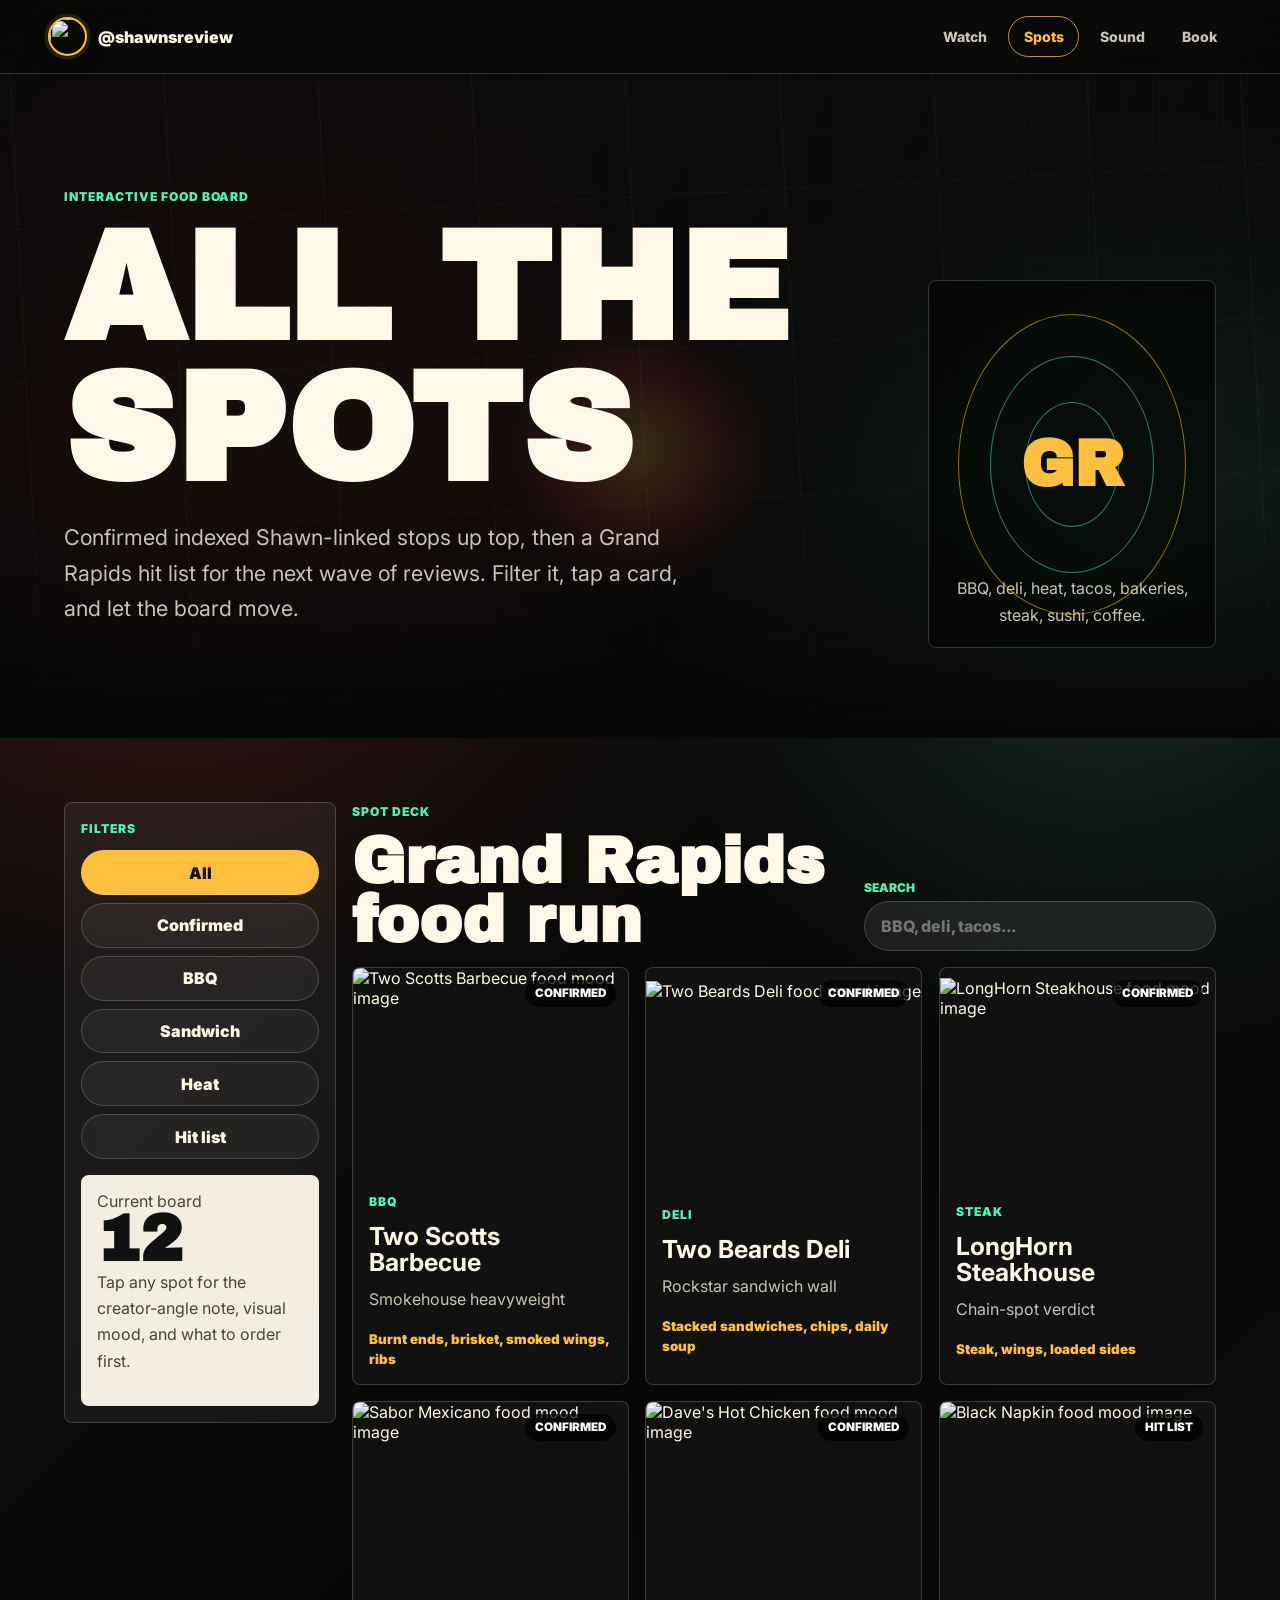
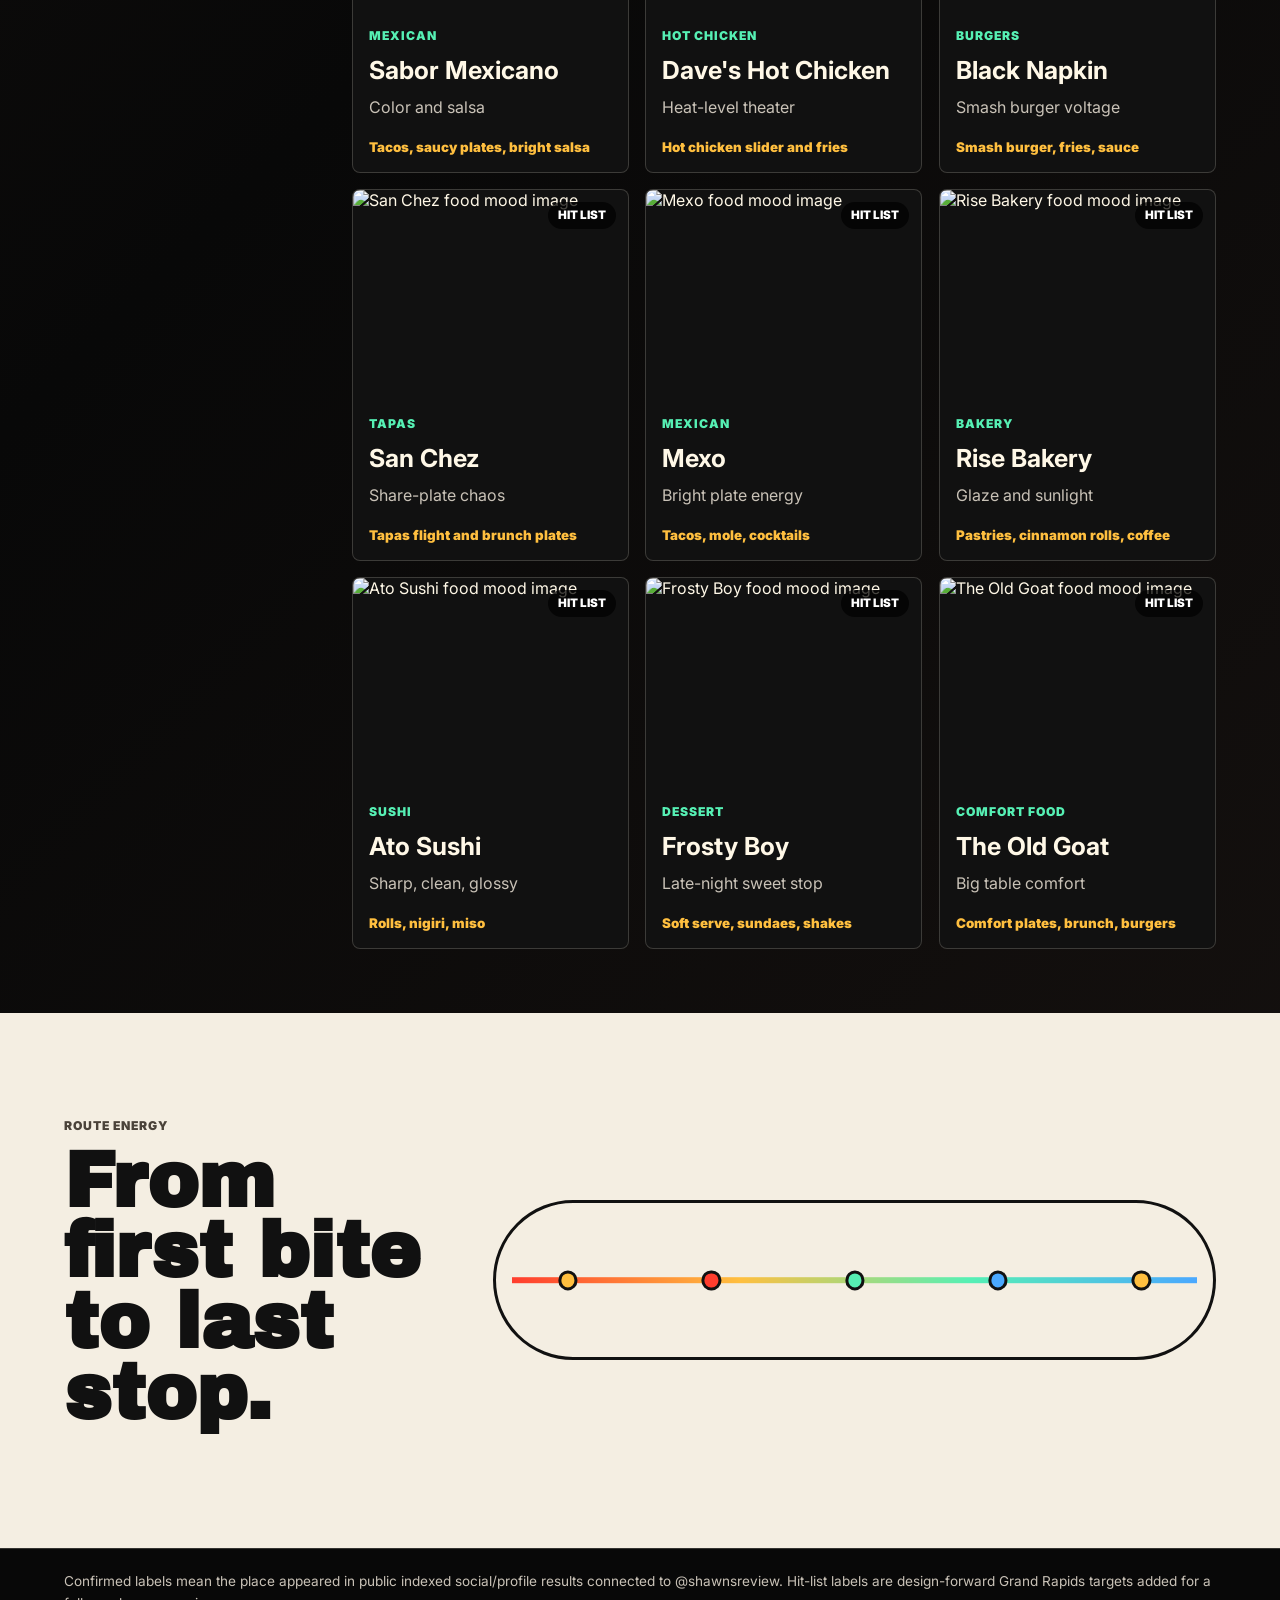
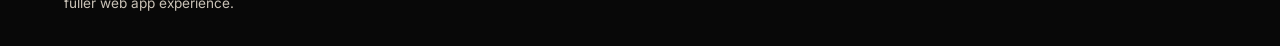
==== spots.html @ 136cf35b "Add Shawn Whiting creator site" ====
<!doctype html>
<html lang="en">
<head>
  <meta charset="utf-8">
  <meta name="viewport" content="width=device-width, initial-scale=1">
  <title>Spots | Shawn Whiting @shawnsreview</title>
  <meta name="description" content="Interactive Grand Rapids food spot web app for Shawn Whiting, @shawnsreview.">
  <link rel="preconnect" href="https://fonts.googleapis.com">
  <link rel="preconnect" href="https://fonts.gstatic.com" crossorigin>
  <link href="https://fonts.googleapis.com/css2?family=Archivo+Black&family=Inter:wght@400;600;700;800;900&display=swap" rel="stylesheet">
  <link rel="stylesheet" href="./styles.css">
</head>
<body data-page="spots">
  <div class="cursor-glow" aria-hidden="true"></div>
  <div class="scroll-meter" aria-hidden="true"></div>
  <header class="site-header">
    <a class="brand" href="./index.html" aria-label="Shawn Whiting home">
      <img class="brand-avatar" src="https://yt3.googleusercontent.com/-_BHoMZ8AHd11-Js7e2Nj3Zmq9wxC_gJAwMIqdMfL5kZB7zshyM_y443aaibfiiZXfBR-ZzHlg=s160-c-k-c0x00ffffff-no-rj" alt="">
      <span>@shawnsreview</span>
    </a>
    <nav aria-label="Primary navigation">
      <a href="./index.html#watch">Watch</a>
      <a href="./spots.html" aria-current="page">Spots</a>
      <a href="./index.html#soundtrack">Sound</a>
      <a href="./index.html#book">Book</a>
    </nav>
  </header>

  <main>
    <section class="spots-hero">
      <div class="noise-grid" aria-hidden="true"></div>
      <div class="spots-hero-copy">
        <p class="kicker">Interactive food board</p>
        <h1>All the spots</h1>
        <p class="lede">Confirmed indexed Shawn-linked stops up top, then a Grand Rapids hit list for the next wave of reviews. Filter it, tap a card, and let the board move.</p>
      </div>
      <div class="radar-panel" aria-label="Flavor radar">
        <div class="radar-orbit">
          <span></span><span></span><span></span>
        </div>
        <strong>GR</strong>
        <p>BBQ, deli, heat, tacos, bakeries, steak, sushi, coffee.</p>
      </div>
    </section>

    <section class="app-shell" aria-label="Food spots app">
      <aside class="control-dock">
        <p class="kicker">Filters</p>
        <div class="filter-group" role="group" aria-label="Filter spots">
          <button class="filter-button is-active" type="button" data-filter="all">All</button>
          <button class="filter-button" type="button" data-filter="confirmed">Confirmed</button>
          <button class="filter-button" type="button" data-filter="bbq">BBQ</button>
          <button class="filter-button" type="button" data-filter="sandwich">Sandwich</button>
          <button class="filter-button" type="button" data-filter="heat">Heat</button>
          <button class="filter-button" type="button" data-filter="hitlist">Hit list</button>
        </div>
        <div class="now-card">
          <span>Current board</span>
          <strong data-count>12</strong>
          <p>Tap any spot for the creator-angle note, visual mood, and what to order first.</p>
        </div>
      </aside>

      <section class="spot-lab">
        <div class="spot-toolbar">
          <div>
            <p class="kicker">Spot deck</p>
            <h2>Grand Rapids food run</h2>
          </div>
          <label class="search-box">
            <span>Search</span>
            <input data-search type="search" placeholder="BBQ, deli, tacos...">
          </label>
        </div>
        <div class="all-spots-grid" data-spots-grid></div>
      </section>
    </section>

    <section class="map-strip">
      <div>
        <p class="kicker">Route energy</p>
        <h2>From first bite to last stop.</h2>
      </div>
      <div class="route-line" aria-hidden="true">
        <span></span><span></span><span></span><span></span><span></span>
      </div>
    </section>
  </main>

  <dialog class="spot-modal" data-spot-modal>
    <button class="modal-close" type="button" data-close-modal aria-label="Close spot details">Close</button>
    <div data-modal-content></div>
  </dialog>

  <footer>
    <p>Confirmed labels mean the place appeared in public indexed social/profile results connected to @shawnsreview. Hit-list labels are design-forward Grand Rapids targets added for a fuller web app experience.</p>
  </footer>
  <script src="./app.js"></script>
</body>
</html>
---- styles.css ----
:root {
  color-scheme: dark;
  --ink: #fff8e7;
  --muted: #c9c2b7;
  --charcoal: #111111;
  --panel: rgba(22, 22, 22, .74);
  --line: rgba(255, 248, 231, .18);
  --red: #ff3d2e;
  --gold: #ffbf3f;
  --mint: #56f0b4;
  --blue: #4aa8ff;
}

* {
  box-sizing: border-box;
}

html {
  scroll-behavior: smooth;
}

body {
  margin: 0;
  background:
    radial-gradient(circle at 15% 15%, rgba(255, 61, 46, .20), transparent 32rem),
    radial-gradient(circle at 88% 18%, rgba(86, 240, 180, .14), transparent 30rem),
    linear-gradient(135deg, #15110f 0%, #080808 45%, #171210 100%);
  color: var(--ink);
  font-family: Inter, system-ui, sans-serif;
}

body::before {
  content: "";
  position: fixed;
  z-index: -1;
  inset: 0;
  background-image:
    linear-gradient(rgba(255, 248, 231, .035) 1px, transparent 1px),
    linear-gradient(90deg, rgba(255, 248, 231, .035) 1px, transparent 1px);
  background-size: 4rem 4rem;
  mask-image: linear-gradient(to bottom, black, transparent 86%);
}

.cursor-glow {
  position: fixed;
  z-index: 50;
  left: var(--x, 50vw);
  top: var(--y, 50vh);
  width: 18rem;
  height: 18rem;
  border-radius: 999px;
  background: radial-gradient(circle, rgba(255, 191, 63, .18), rgba(255, 61, 46, .10) 38%, transparent 68%);
  pointer-events: none;
  transform: translate(-50%, -50%);
  mix-blend-mode: screen;
}

.scroll-meter {
  position: fixed;
  z-index: 20;
  top: 0;
  left: 0;
  width: 100%;
  height: .2rem;
  background: linear-gradient(90deg, var(--mint), var(--gold), var(--red));
  transform: scaleX(0);
  transform-origin: left;
}

img {
  display: block;
  max-width: 100%;
}

a {
  color: inherit;
}

.site-header {
  position: fixed;
  z-index: 10;
  top: 0;
  left: 0;
  right: 0;
  display: flex;
  align-items: center;
  justify-content: space-between;
  gap: 1rem;
  padding: 1rem clamp(1rem, 4vw, 3rem);
  background: rgba(9, 9, 9, .70);
  border-bottom: 1px solid var(--line);
  backdrop-filter: blur(18px);
}

.brand,
nav,
.hero-actions,
.social-stack {
  display: flex;
  align-items: center;
}

.brand {
  gap: .65rem;
  text-decoration: none;
  font-weight: 900;
}

.brand-avatar {
  width: 2.45rem;
  height: 2.45rem;
  border-radius: 50%;
  border: 2px solid var(--gold);
  object-fit: cover;
  box-shadow: 0 0 0 .22rem rgba(255, 191, 63, .13), 0 .4rem 1rem rgba(0, 0, 0, .28);
}

nav {
  gap: .35rem;
}

nav a {
  min-width: 4.1rem;
  padding: .7rem .9rem;
  border: 1px solid transparent;
  border-radius: 999px;
  color: var(--muted);
  font-size: .88rem;
  font-weight: 800;
  text-align: center;
  text-decoration: none;
}

nav a:hover {
  border-color: var(--line);
  color: var(--ink);
}

nav a[aria-current="page"] {
  border-color: rgba(255, 191, 63, .75);
  color: var(--gold);
}

.hero {
  position: relative;
  min-height: 100svh;
  display: grid;
  grid-template-columns: minmax(0, 1.08fr) minmax(20rem, .55fr);
  gap: clamp(1.5rem, 4vw, 4rem);
  align-items: end;
  overflow: hidden;
  padding: 8rem clamp(1rem, 5vw, 5rem) clamp(2rem, 5vw, 5rem);
}

.hero::before {
  content: "";
  position: absolute;
  inset: 0;
  background:
    linear-gradient(90deg, rgba(0, 0, 0, .72), rgba(0, 0, 0, .08)),
    linear-gradient(0deg, rgba(8, 8, 8, .98), transparent 45%);
  pointer-events: none;
}

.hero-media {
  position: absolute;
  inset: 0;
  opacity: .78;
}

.plate {
  position: absolute;
  object-fit: cover;
  border: 1px solid rgba(255, 255, 255, .20);
  box-shadow: 0 2rem 5rem rgba(0, 0, 0, .45);
}

.plate-one {
  top: 8%;
  right: 11%;
  width: min(38vw, 35rem);
  aspect-ratio: 1.45;
  transform: rotate(4deg);
}

.plate-two {
  right: -3rem;
  bottom: 11%;
  width: min(34vw, 30rem);
  aspect-ratio: 1.1;
  transform: rotate(-7deg);
}

.plate-three {
  top: 26%;
  left: 35%;
  width: min(28vw, 24rem);
  aspect-ratio: .82;
  transform: rotate(-3deg);
}

.hero-copy,
.creator-panel,
.section-heading,
.intro > p,
.quote-section > div,
.book > div,
footer {
  position: relative;
}

.kicker,
.label {
  margin: 0 0 .7rem;
  color: var(--mint);
  font-size: .76rem;
  font-weight: 900;
  letter-spacing: .08em;
  text-transform: uppercase;
}

h1,
h2,
h3,
p {
  margin-top: 0;
}

h1,
h2 {
  font-family: "Archivo Black", Inter, sans-serif;
  line-height: .92;
}

h1 {
  max-width: 9ch;
  margin-bottom: 1.2rem;
  font-size: clamp(4.5rem, 12vw, 12rem);
  text-transform: uppercase;
}

h2 {
  max-width: 11ch;
  margin-bottom: 1rem;
  font-size: clamp(2.45rem, 6vw, 6rem);
}

h3 {
  margin-bottom: .65rem;
  font-size: clamp(1.15rem, 2vw, 1.55rem);
  line-height: 1.05;
}

p {
  color: var(--muted);
  line-height: 1.65;
}

.lede {
  max-width: 39rem;
  font-size: clamp(1.1rem, 2vw, 1.35rem);
}

.hero-actions {
  flex-wrap: wrap;
  gap: .75rem;
  margin-top: 2rem;
}

.button {
  display: inline-flex;
  min-height: 3.35rem;
  align-items: center;
  justify-content: center;
  padding: .9rem 1.15rem;
  border-radius: 999px;
  font-weight: 900;
  text-decoration: none;
}

.primary {
  background: var(--red);
  color: white;
}

.secondary {
  border: 1px solid var(--line);
  background: rgba(255, 255, 255, .08);
}

.creator-panel {
  display: grid;
  gap: 1rem;
  padding: 1rem;
  border: 1px solid var(--line);
  border-radius: .5rem;
  background: var(--panel);
  backdrop-filter: blur(20px);
}

.avatar {
  width: 100%;
  aspect-ratio: 1;
  border-radius: .45rem;
  object-fit: cover;
}

.creator-panel h2 {
  margin-bottom: .25rem;
  font-family: Inter, sans-serif;
  font-size: 1.7rem;
  line-height: 1;
}

.stat-grid {
  display: grid;
  grid-template-columns: repeat(2, 1fr);
  gap: .75rem;
}

.stat-grid div {
  padding: 1rem;
  border: 1px solid var(--line);
  border-radius: .45rem;
  background: rgba(255, 255, 255, .06);
}

.stat-grid strong {
  display: block;
  color: var(--gold);
  font-size: 1.6rem;
  line-height: 1;
}

.stat-grid span {
  color: var(--muted);
  font-size: .78rem;
  font-weight: 800;
}

.ticker {
  display: flex;
  flex-wrap: wrap;
  gap: .55rem;
  padding: 1rem clamp(1rem, 5vw, 5rem);
  border-block: 1px solid var(--line);
  background: #f4eee2;
  color: #111;
}

.ticker span {
  padding: .5rem .75rem;
  border: 2px solid #111;
  border-radius: 999px;
  font-size: .85rem;
  font-weight: 900;
}

.band,
.watch-section,
.quote-section {
  padding: clamp(4rem, 8vw, 7rem) clamp(1rem, 5vw, 5rem);
}

.intro {
  display: grid;
  grid-template-columns: .82fr 1fr;
  gap: clamp(1.5rem, 6vw, 5rem);
  align-items: end;
}

.intro > p {
  max-width: 43rem;
  font-size: 1.18rem;
}

.video-grid {
  display: grid;
  grid-template-columns: 1.35fr .75fr;
  gap: 1rem;
}

.video-card,
.spot-card {
  overflow: hidden;
  border: 1px solid var(--line);
  border-radius: .5rem;
  background: rgba(255, 255, 255, .06);
  transform: perspective(900px) rotateX(var(--tilt-x, 0deg)) rotateY(var(--tilt-y, 0deg));
  transition: transform .18s ease, border-color .18s ease, box-shadow .18s ease;
  will-change: transform;
}

.video-card:hover,
.spot-card:hover {
  border-color: rgba(255, 191, 63, .62);
  box-shadow: 0 1.2rem 3rem rgba(0, 0, 0, .34);
}

.video-card iframe,
.video-card img {
  width: 100%;
  aspect-ratio: 16 / 9;
  border: 0;
  object-fit: cover;
  background: #050505;
}

.video-card div,
.spot-card div {
  padding: 1rem;
}

.video-card.featured {
  grid-row: span 2;
}

.video-card a {
  color: var(--gold);
  font-weight: 900;
}

.spots {
  background:
    linear-gradient(180deg, rgba(255, 191, 63, .09), rgba(86, 240, 180, .05)),
    #101010;
}

.spot-grid {
  display: grid;
  grid-template-columns: repeat(3, minmax(0, 1fr));
  gap: 1rem;
}

.spot-jump {
  width: fit-content;
  margin-top: 1.2rem;
  background: var(--gold);
  color: #111;
}

.spot-card img {
  width: 100%;
  aspect-ratio: 1.1;
  object-fit: cover;
}

.quote-section {
  display: grid;
  grid-template-columns: minmax(15rem, .45fr) 1fr;
  gap: clamp(1.5rem, 5vw, 4rem);
  align-items: center;
}

.soundtrack-section {
  padding: clamp(4rem, 8vw, 7rem) clamp(1rem, 5vw, 5rem);
  background:
    linear-gradient(135deg, rgba(74, 168, 255, .12), rgba(86, 240, 180, .08)),
    #090909;
}

.sound-grid {
  display: grid;
  grid-template-columns: .65fr 1fr;
  gap: 1rem;
  align-items: stretch;
}

.sound-copy {
  min-height: 22rem;
  display: grid;
  align-content: space-between;
  padding: 1.2rem;
  border: 1px solid var(--line);
  border-radius: .5rem;
  background: rgba(255, 255, 255, .06);
}

.sound-bars {
  display: flex;
  height: 6rem;
  align-items: end;
  gap: .5rem;
}

.sound-bars span {
  width: 100%;
  border-radius: .35rem .35rem 0 0;
  background: linear-gradient(var(--mint), var(--gold), var(--red));
  animation: bounceBar 1.15s ease-in-out infinite alternate;
}

.sound-bars span:nth-child(2) { animation-delay: .12s; }
.sound-bars span:nth-child(3) { animation-delay: .25s; }
.sound-bars span:nth-child(4) { animation-delay: .06s; }
.sound-bars span:nth-child(5) { animation-delay: .31s; }
.sound-bars span:nth-child(6) { animation-delay: .18s; }

.spotify-embed {
  width: 100%;
  min-height: 22rem;
  border: 0;
  border-radius: .5rem;
  box-shadow: 0 2rem 5rem rgba(0, 0, 0, .32);
}

@keyframes bounceBar {
  from { height: 22%; }
  to { height: 100%; }
}

.quote-photo {
  padding: .75rem;
  border: 1px solid var(--line);
  border-radius: .55rem;
  transform: rotate(-2deg);
  background: var(--gold);
}

.quote-photo img {
  aspect-ratio: 1;
  border-radius: .35rem;
  object-fit: cover;
}

.book {
  display: flex;
  align-items: center;
  justify-content: space-between;
  gap: 2rem;
  background: var(--red);
}

.book p,
.book .kicker {
  color: white;
}

.book h2 {
  max-width: 10ch;
}

.book a {
  font-weight: 900;
}

.social-stack {
  flex-wrap: wrap;
  gap: .75rem;
}

.social-stack a {
  min-width: 8rem;
  padding: 1rem;
  border: 2px solid white;
  border-radius: 999px;
  text-align: center;
  text-decoration: none;
}

footer {
  padding: 1.3rem clamp(1rem, 5vw, 5rem) 2rem;
  border-top: 1px solid var(--line);
  background: #080808;
}

footer p {
  max-width: 72rem;
  margin: 0;
  font-size: .85rem;
}

.spots-hero {
  position: relative;
  min-height: 82svh;
  display: grid;
  grid-template-columns: 1fr minmax(18rem, .36fr);
  gap: clamp(1.5rem, 5vw, 4rem);
  align-items: end;
  overflow: hidden;
  padding: 8rem clamp(1rem, 5vw, 5rem) clamp(3rem, 7vw, 6rem);
  background:
    linear-gradient(90deg, rgba(8, 8, 8, .78), rgba(8, 8, 8, .2)),
    url("https://images.unsplash.com/photo-1504674900247-0877df9cc836?auto=format&fit=crop&w=1800&q=85") center / cover;
}

.spots-hero::after {
  content: "";
  position: absolute;
  inset: auto 0 0;
  height: 35%;
  background: linear-gradient(transparent, #080808);
}

.noise-grid {
  position: absolute;
  inset: 0;
  background:
    repeating-linear-gradient(90deg, rgba(255, 255, 255, .08) 0 1px, transparent 1px 8rem),
    repeating-linear-gradient(0deg, rgba(255, 255, 255, .06) 0 1px, transparent 1px 8rem);
  transform: rotate(-3deg) scale(1.2);
  opacity: .38;
}

.spots-hero-copy,
.radar-panel {
  position: relative;
  z-index: 1;
}

.spots-hero h1 {
  max-width: 8ch;
}

.radar-panel {
  min-height: 23rem;
  display: grid;
  place-items: center;
  padding: 1.2rem;
  border: 1px solid var(--line);
  border-radius: .5rem;
  background: rgba(0, 0, 0, .45);
  backdrop-filter: blur(16px);
}

.radar-panel strong {
  position: absolute;
  color: var(--gold);
  font-family: "Archivo Black", sans-serif;
  font-size: 4rem;
}

.radar-panel p {
  align-self: end;
  margin: 0;
  text-align: center;
}

.radar-orbit {
  position: absolute;
  inset: 1.2rem;
  display: grid;
  place-items: center;
  animation: slowSpin 13s linear infinite;
}

.radar-orbit span {
  position: absolute;
  border: 1px solid rgba(86, 240, 180, .5);
  border-radius: 50%;
}

.radar-orbit span:nth-child(1) { width: 38%; height: 38%; }
.radar-orbit span:nth-child(2) { width: 66%; height: 66%; }
.radar-orbit span:nth-child(3) { width: 92%; height: 92%; border-color: rgba(255, 191, 63, .55); }

@keyframes slowSpin {
  to { transform: rotate(360deg); }
}

.app-shell {
  display: grid;
  grid-template-columns: 17rem 1fr;
  gap: 1rem;
  padding: clamp(2rem, 5vw, 4rem) clamp(1rem, 5vw, 5rem);
}

.control-dock {
  position: sticky;
  top: 6rem;
  height: fit-content;
  padding: 1rem;
  border: 1px solid var(--line);
  border-radius: .5rem;
  background: rgba(255, 255, 255, .06);
  backdrop-filter: blur(16px);
}

.filter-group {
  display: grid;
  gap: .5rem;
}

.filter-button,
.app-spot-card,
.modal-close {
  font: inherit;
  color: inherit;
}

.filter-button {
  min-height: 2.8rem;
  border: 1px solid var(--line);
  border-radius: 999px;
  background: rgba(255, 255, 255, .05);
  font-weight: 900;
  cursor: pointer;
}

.filter-button.is-active,
.filter-button:hover {
  border-color: transparent;
  background: var(--gold);
  color: #111;
}

.now-card {
  margin-top: 1rem;
  padding: 1rem;
  border-radius: .5rem;
  background: #f4eee2;
  color: #111;
}

.now-card span,
.now-card p {
  color: #4a4239;
}

.now-card strong {
  display: block;
  color: #111;
  font-family: "Archivo Black", sans-serif;
  font-size: 4rem;
  line-height: .9;
}

.spot-lab {
  min-width: 0;
}

.spot-toolbar {
  display: flex;
  align-items: end;
  justify-content: space-between;
  gap: 1rem;
  margin-bottom: 1rem;
}

.spot-toolbar h2 {
  max-width: none;
  margin-bottom: 0;
  font-size: clamp(2.3rem, 5vw, 5rem);
}

.search-box {
  min-width: min(100%, 22rem);
}

.search-box span {
  display: block;
  margin-bottom: .4rem;
  color: var(--mint);
  font-size: .75rem;
  font-weight: 900;
  text-transform: uppercase;
}

.search-box input {
  width: 100%;
  min-height: 3.1rem;
  border: 1px solid var(--line);
  border-radius: 999px;
  padding: .6rem 1rem;
  background: rgba(255, 255, 255, .08);
  color: var(--ink);
  font: inherit;
  font-weight: 800;
}

.all-spots-grid {
  display: grid;
  grid-template-columns: repeat(3, minmax(0, 1fr));
  gap: 1rem;
}

.app-spot-card {
  position: relative;
  overflow: hidden;
  min-height: 23rem;
  padding: 0;
  border: 1px solid var(--line);
  border-radius: .5rem;
  background: #111;
  text-align: left;
  cursor: pointer;
  transform: perspective(900px) rotateX(var(--tilt-x, 0deg)) rotateY(var(--tilt-y, 0deg));
  transition: transform .18s ease, border-color .18s ease, box-shadow .18s ease;
  animation: riseIn .55s ease both;
  animation-delay: var(--delay);
}

.app-spot-card:hover {
  border-color: var(--gold);
  box-shadow: 0 1.8rem 4rem rgba(0, 0, 0, .42);
}

.app-spot-card img {
  width: 100%;
  height: 13rem;
  object-fit: cover;
  transition: transform .35s ease, filter .35s ease;
}

.app-spot-card:hover img {
  transform: scale(1.08);
  filter: saturate(1.35) contrast(1.08);
}

.app-spot-card div {
  padding: 1rem;
}

.app-spot-card small {
  color: var(--gold);
  font-weight: 900;
}

.status-pill {
  position: absolute;
  top: .75rem;
  right: .75rem;
  padding: .4rem .65rem;
  border-radius: 999px;
  background: rgba(0, 0, 0, .72);
  color: white;
  font-size: .73rem;
  font-weight: 900;
  text-transform: uppercase;
}

@keyframes riseIn {
  from {
    opacity: 0;
    transform: translateY(1.5rem) scale(.97);
  }
  to {
    opacity: 1;
    transform: translateY(0) scale(1);
  }
}

.map-strip {
  display: grid;
  grid-template-columns: .55fr 1fr;
  gap: 2rem;
  align-items: center;
  padding: clamp(4rem, 8vw, 7rem) clamp(1rem, 5vw, 5rem);
  background: #f4eee2;
  color: #111;
}

.map-strip .kicker,
.map-strip p {
  color: #4a4239;
}

.map-strip h2 {
  color: #111;
}

.route-line {
  position: relative;
  height: 10rem;
  border: 3px solid #111;
  border-radius: 999px;
}

.route-line::before {
  content: "";
  position: absolute;
  inset: 50% 1rem auto;
  height: .35rem;
  background: linear-gradient(90deg, var(--red), var(--gold), var(--mint), var(--blue));
  transform: translateY(-50%);
}

.route-line span {
  position: absolute;
  top: 50%;
  width: 1.2rem;
  height: 1.2rem;
  border: 3px solid #111;
  border-radius: 50%;
  background: var(--gold);
  transform: translate(-50%, -50%);
}

.route-line span:nth-child(1) { left: 10%; }
.route-line span:nth-child(2) { left: 30%; background: var(--red); }
.route-line span:nth-child(3) { left: 50%; background: var(--mint); }
.route-line span:nth-child(4) { left: 70%; background: var(--blue); }
.route-line span:nth-child(5) { left: 90%; }

.spot-modal {
  max-width: min(70rem, calc(100vw - 2rem));
  border: 1px solid var(--line);
  border-radius: .6rem;
  padding: 1rem;
  background: rgba(12, 12, 12, .94);
  color: var(--ink);
  backdrop-filter: blur(18px);
}

.spot-modal::backdrop {
  background: rgba(0, 0, 0, .74);
}

.modal-close {
  display: block;
  margin-left: auto;
  margin-bottom: .75rem;
  border: 1px solid var(--line);
  border-radius: 999px;
  padding: .65rem .9rem;
  background: rgba(255, 255, 255, .06);
  cursor: pointer;
}

.modal-grid {
  display: grid;
  grid-template-columns: .8fr 1fr;
  gap: 1rem;
}

.modal-grid img {
  width: 100%;
  height: 100%;
  min-height: 24rem;
  object-fit: cover;
  border-radius: .45rem;
}

.modal-grid h2 {
  max-width: none;
  font-size: clamp(2.2rem, 5vw, 5rem);
}

dl {
  display: grid;
  gap: .75rem;
  margin: 1.5rem 0 0;
}

dt {
  color: var(--mint);
  font-size: .75rem;
  font-weight: 900;
  text-transform: uppercase;
}

dd {
  margin: .2rem 0 0;
  color: var(--ink);
  font-weight: 800;
}

@media (max-width: 860px) {
  .site-header {
    position: sticky;
  }

  .hero,
  .intro,
  .video-grid,
  .spot-grid,
  .quote-section,
  .sound-grid,
  .spots-hero,
  .app-shell,
  .map-strip,
  .modal-grid {
    grid-template-columns: 1fr;
  }

  .hero {
    min-height: auto;
    padding-top: 4rem;
  }

  .plate-one {
    width: 82vw;
    right: -14vw;
  }

  .plate-two {
    display: none;
  }

  .plate-three {
    width: 52vw;
    left: 2vw;
    top: 37%;
  }

  .creator-panel {
    max-width: 26rem;
  }

  .video-card.featured {
    grid-row: auto;
  }

  .book {
    align-items: flex-start;
    flex-direction: column;
  }

  .control-dock {
    position: relative;
    top: auto;
  }

  .all-spots-grid {
    grid-template-columns: repeat(2, minmax(0, 1fr));
  }

  .spot-toolbar {
    align-items: stretch;
    flex-direction: column;
  }
}

@media (max-width: 560px) {
  .site-header {
    align-items: flex-start;
    flex-direction: column;
  }

  nav {
    width: 100%;
  }

  nav a {
    flex: 1;
  }

  h1 {
    font-size: clamp(3.5rem, 20vw, 5.5rem);
  }

  .hero-actions .button,
  .social-stack a {
    width: 100%;
  }

  .all-spots-grid {
    grid-template-columns: 1fr;
  }

  .cursor-glow {
    display: none;
  }
}
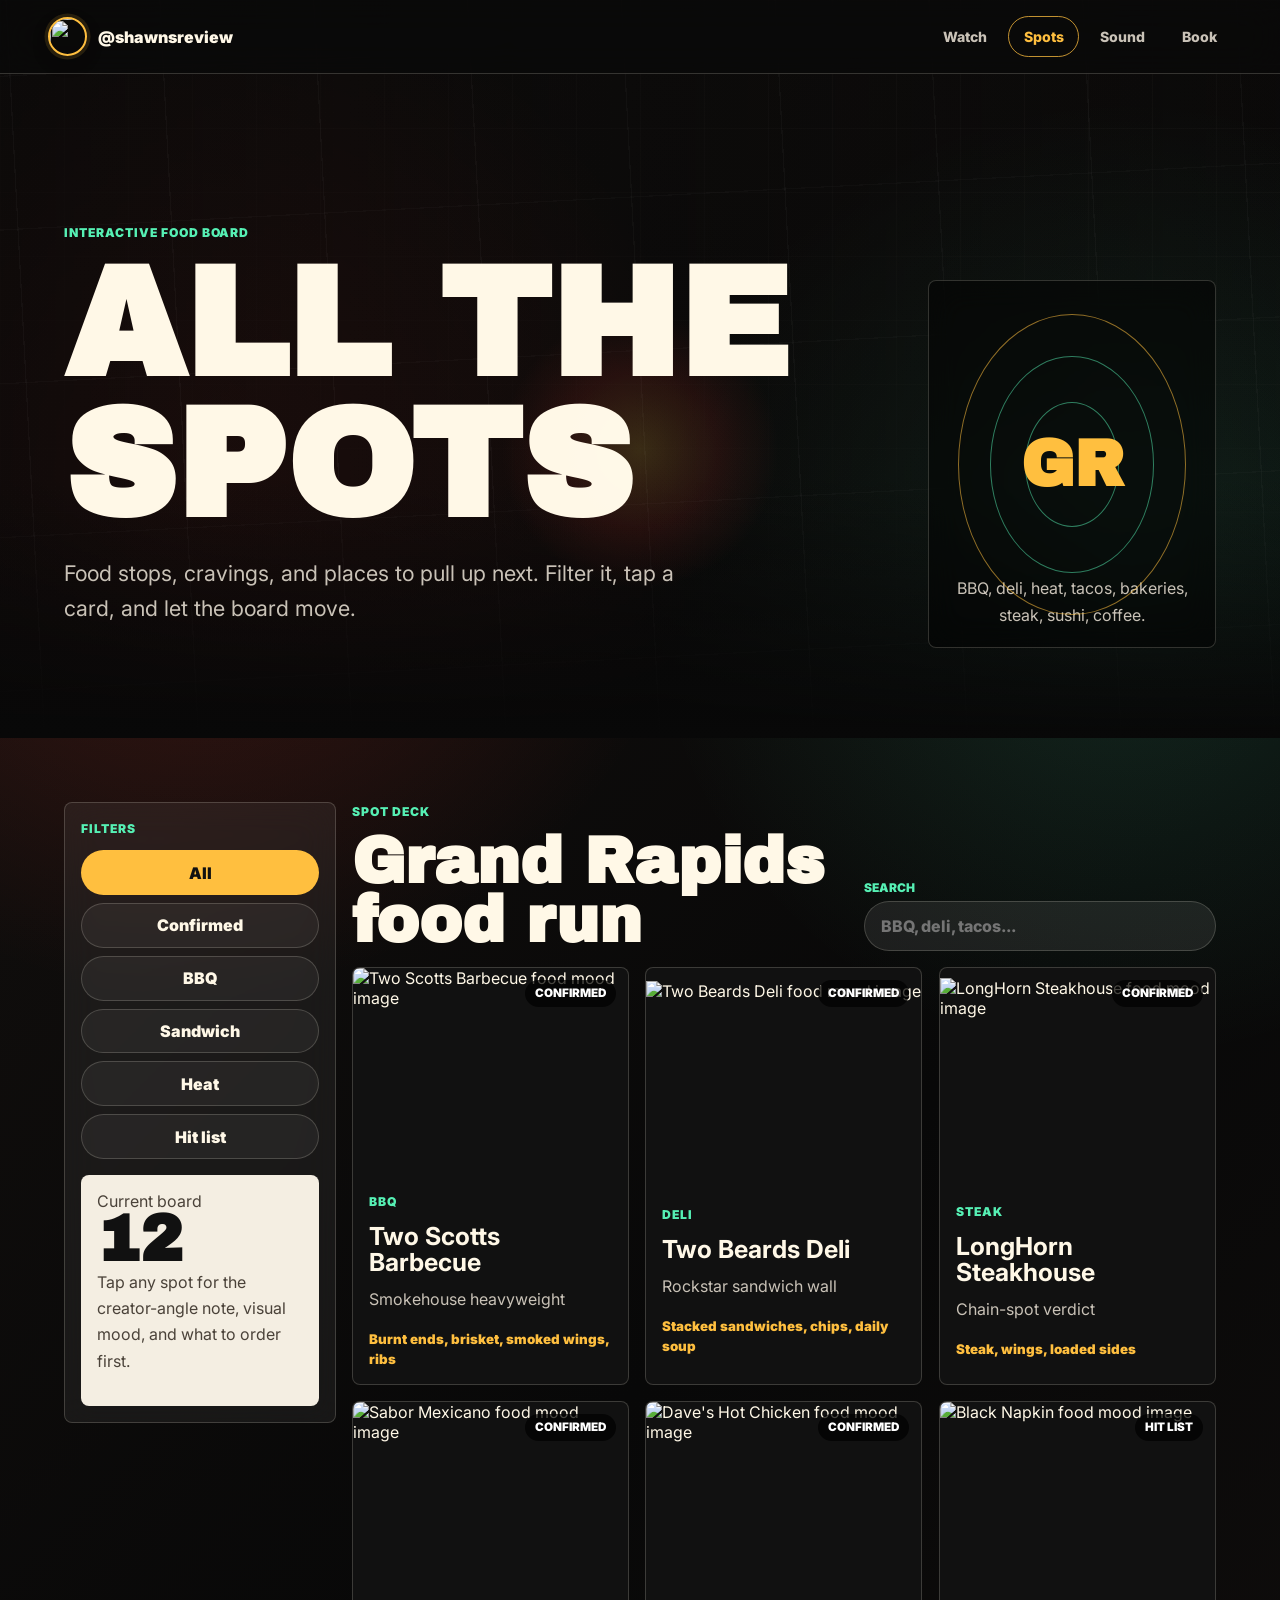
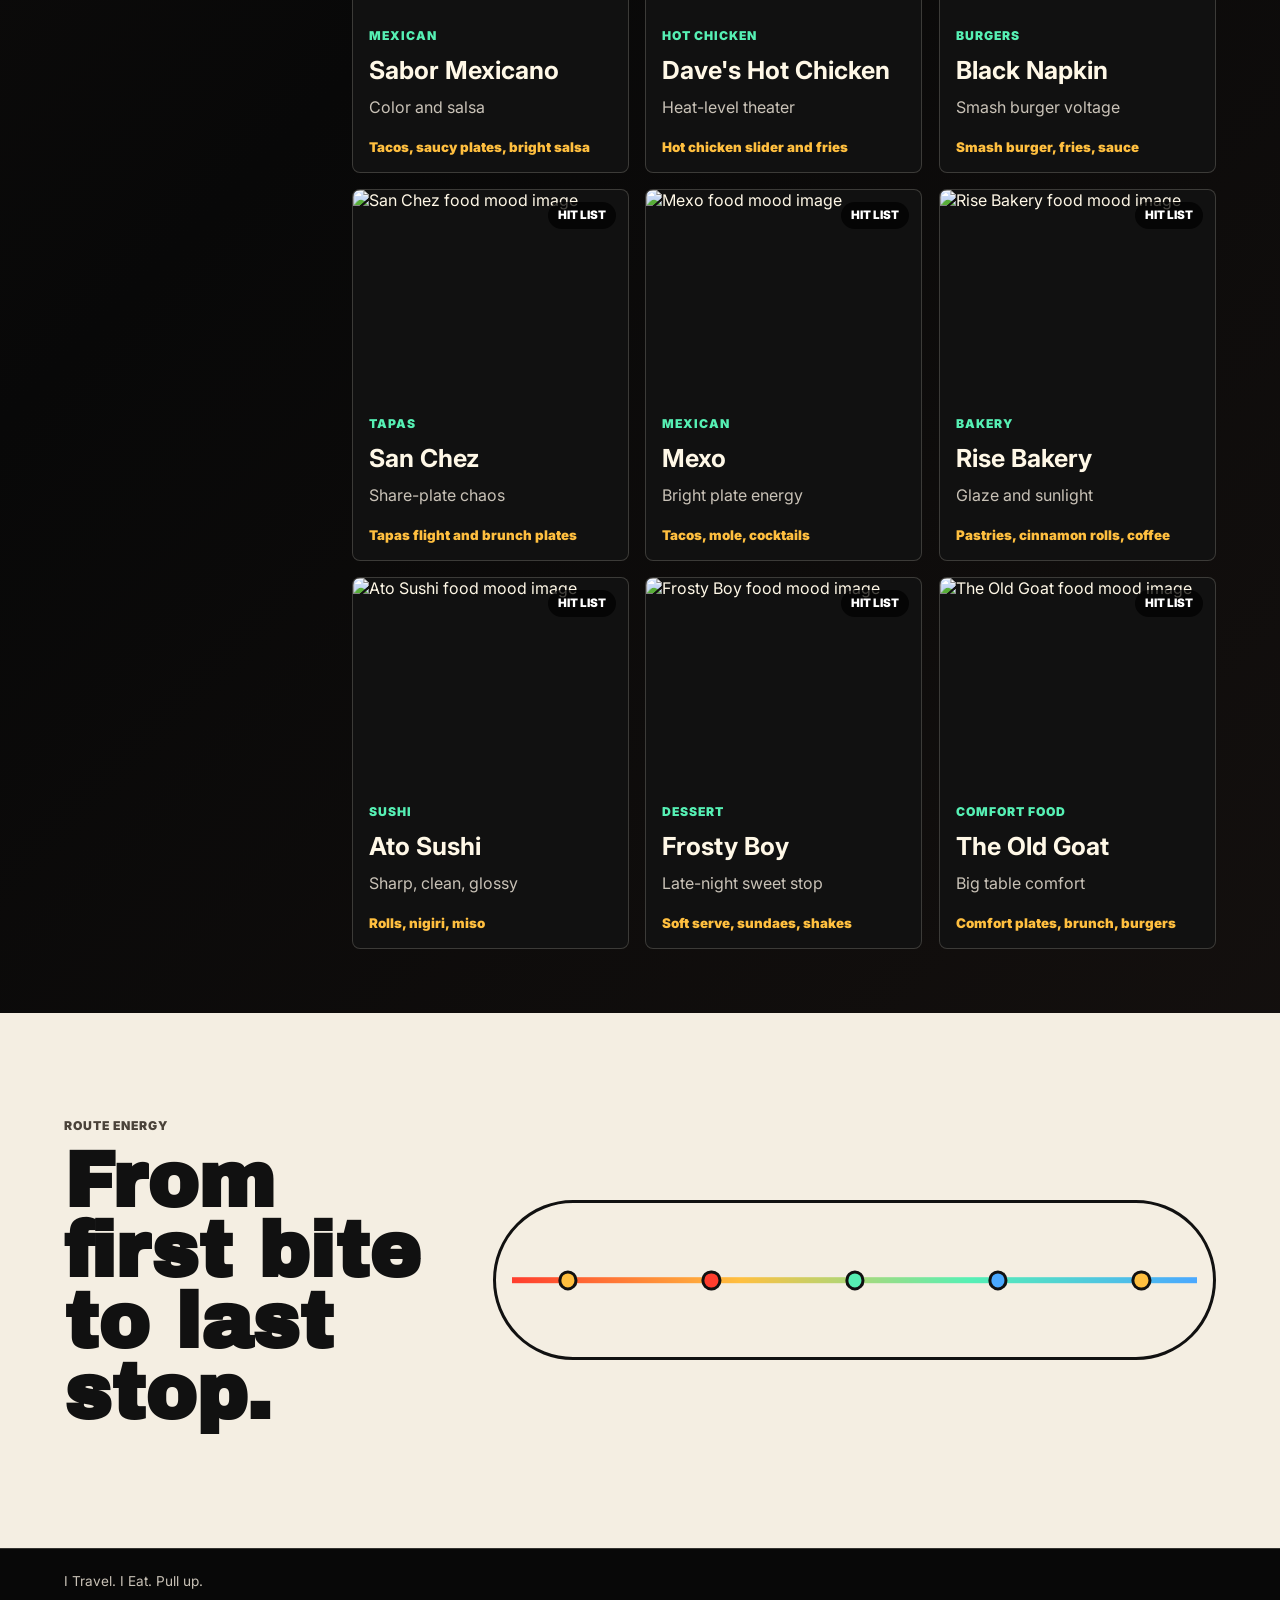
==== commit 72fb9800: "Polish production copy" ====
--- a/spots.html
+++ b/spots.html
@@ -4,7 +4,7 @@
   <meta charset="utf-8">
   <meta name="viewport" content="width=device-width, initial-scale=1">
   <title>Spots | Shawn Whiting @shawnsreview</title>
-  <meta name="description" content="Interactive Grand Rapids food spot web app for Shawn Whiting, @shawnsreview.">
+  <meta name="description" content="Grand Rapids food stops with Shawn Whiting, @shawnsreview.">
   <link rel="preconnect" href="https://fonts.googleapis.com">
   <link rel="preconnect" href="https://fonts.gstatic.com" crossorigin>
   <link href="https://fonts.googleapis.com/css2?family=Archivo+Black&family=Inter:wght@400;600;700;800;900&display=swap" rel="stylesheet">
@@ -32,7 +32,7 @@
       <div class="spots-hero-copy">
         <p class="kicker">Interactive food board</p>
         <h1>All the spots</h1>
-        <p class="lede">Confirmed indexed Shawn-linked stops up top, then a Grand Rapids hit list for the next wave of reviews. Filter it, tap a card, and let the board move.</p>
+        <p class="lede">Food stops, cravings, and places to pull up next. Filter it, tap a card, and let the board move.</p>
       </div>
       <div class="radar-panel" aria-label="Flavor radar">
         <div class="radar-orbit">
@@ -93,7 +93,7 @@
   </dialog>
 
   <footer>
-    <p>Confirmed labels mean the place appeared in public indexed social/profile results connected to @shawnsreview. Hit-list labels are design-forward Grand Rapids targets added for a fuller web app experience.</p>
+    <p>I Travel. I Eat. Pull up.</p>
   </footer>
   <script src="./app.js"></script>
 </body>
--- a/styles.css
+++ b/styles.css
@@ -288,6 +288,11 @@
   background: rgba(255, 255, 255, .08);
 }
 
+.ghost {
+  border: 1px solid rgba(86, 240, 180, .55);
+  background: rgba(86, 240, 180, .10);
+}
+
 .creator-panel {
   display: grid;
   gap: 1rem;
@@ -354,6 +359,26 @@
   border-radius: 999px;
   font-size: .85rem;
   font-weight: 900;
+}
+
+.experience-entry {
+  display: flex;
+  align-items: end;
+  justify-content: space-between;
+  gap: 2rem;
+  padding: clamp(3rem, 6vw, 5rem) clamp(1rem, 5vw, 5rem);
+  background:
+    linear-gradient(135deg, rgba(255, 61, 46, .20), rgba(86, 240, 180, .10)),
+    #080808;
+  border-bottom: 1px solid var(--line);
+}
+
+.experience-entry h2 {
+  max-width: 12ch;
+}
+
+.experience-entry p {
+  max-width: 34rem;
 }
 
 .band,
@@ -1006,6 +1031,11 @@
     flex-direction: column;
   }
 
+  .experience-entry {
+    align-items: flex-start;
+    flex-direction: column;
+  }
+
   .control-dock {
     position: relative;
     top: auto;
